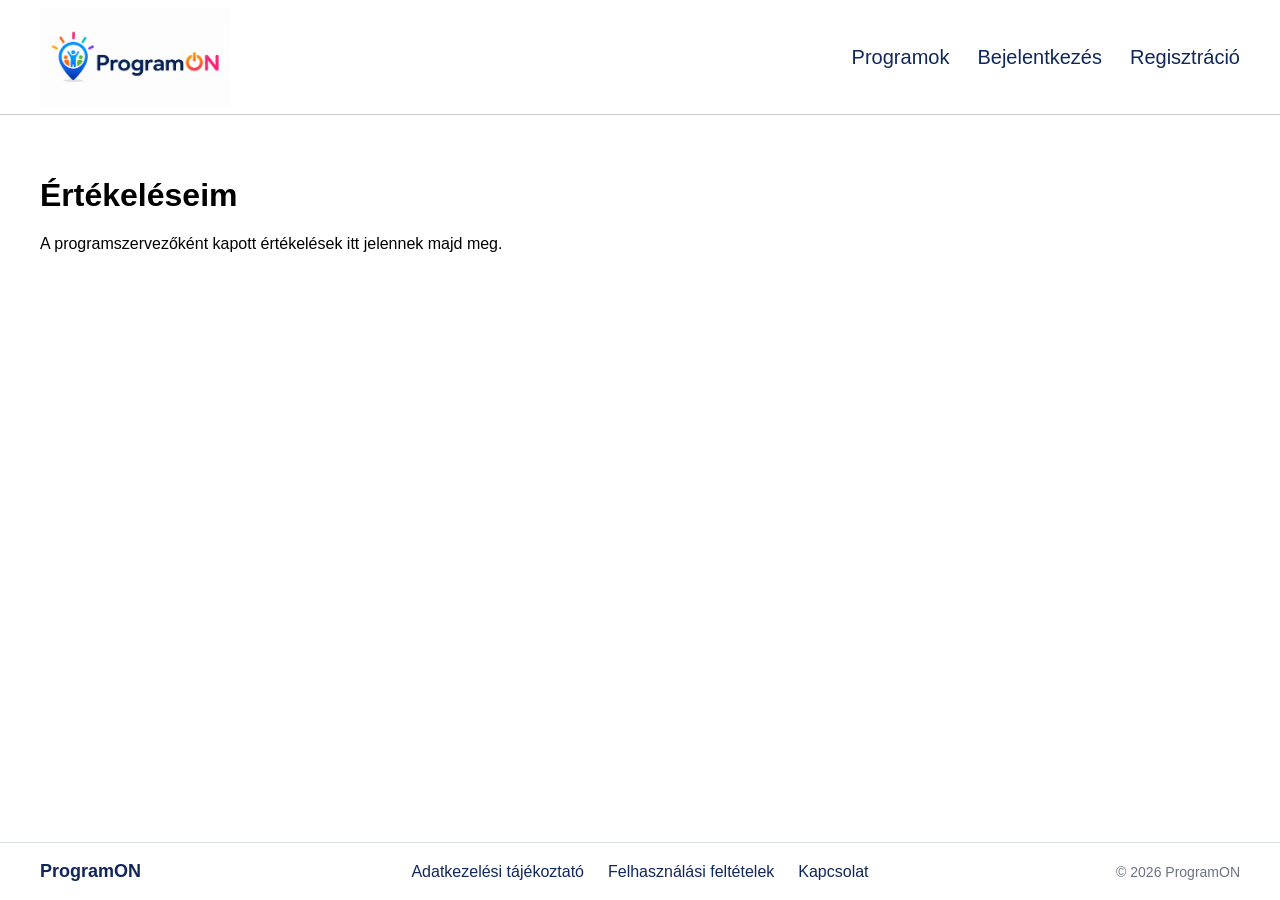
==== frontend/ertekeleseim.html @ 77d6428f "Projekt struktúra rendezése és frontend hozzáadása" ====
<!DOCTYPE html>
<html lang="hu">
<head>
    <meta charset="UTF-8">
    <title>Értékeléseim | ProgramON</title>
    <link rel="stylesheet" href="css/style.css">
</head>

<body>

<header class="main-header">

    <div class="logo">
        <a href="index.html" class="logo-link">
            <img src="images/ProgramON_logo.png"
                 alt="ProgramON főoldal"
                 class="logo-img">
        </a>
    </div>

    <nav class="main-nav" id="mainNav">
        <!-- A menüpontokat a main.js tölti be -->
    </nav>

</header>

<main>
    <h1>Értékeléseim</h1>

    <p>A programszervezőként kapott értékelések itt jelennek majd meg.</p>
</main>

<div id="mainFooter"></div>

<script src="js/main.js"></script>

</body>
</html>
---- frontend/css/style.css ----
* {
    box-sizing: border-box;
}

html,
body {
    min-height: 100%;
}

body {
    margin: 0;
    min-height: 100vh;
    font-family: Arial, sans-serif;

    display: flex;
    flex-direction: column;
}

main {
    flex: 1;
    padding: 40px;
}

#mainFooter {
    margin-top: auto;
}

.main-header {
    display: flex;
    align-items: center;
    justify-content: space-between;
    padding: 8px 40px;
    border-bottom: 1px solid #cccccc;
}

.logo-link {
    display: flex;
    align-items: center;
    text-decoration: none;
}

.logo-img {
    display: block;
    width: 190px;
    height: auto;
}

.main-nav {
    display: flex;
    align-items: center;
    gap: 28px;
    font-size: 20px;
}

.main-nav a {
    color: #10275b;
    text-decoration: none;
    font-weight: 400;
}

.main-nav a:hover {
    color: #ff2b78;
}

.nav-active {
    color: #10275b;
    font-weight: 700;
}

.user-menu {
    position: relative;
}

.user-menu-button {
    border: none;
    background: none;
    color: #10275b;
    font: inherit;
    cursor: pointer;
    padding: 0;
}

.user-dropdown {
    display: none;
    position: absolute;
    right: 0;
    top: 100%;
    min-width: 180px;
    background: white;
    border: 1px solid #dddddd;
    border-radius: 6px;
    padding: 8px 0;
    z-index: 100;
    box-shadow: 0 4px 12px rgba(0, 0, 0, 0.12);
}

.user-dropdown a {
    display: block;
    padding: 10px 16px;
    white-space: nowrap;
}

.user-menu:hover .user-dropdown {
    display: block;
}

.user-menu-button.nav-active {
    font-weight: 700;
}

.user-dropdown .dropdown-active {
    display: block;
    padding: 10px 16px;
    color: #10275b;
    font-weight: 700;
    white-space: nowrap;
}

/* ===== LÁBLÉC MODAL ===== */

.modal-overlay {
    display: none;
    position: fixed;
    inset: 0;
    background: rgba(0, 0, 0, 0.45);
    z-index: 1000;

    justify-content: center;
    align-items: center;
    padding: 20px;
}

.modal-overlay.is-open {
    display: flex;
}

.modal-box {
    position: relative;
    width: 100%;
    max-width: 650px;
    max-height: 80vh;
    overflow-y: auto;

    background: #ffffff;
    border-radius: 10px;
    padding: 32px;

    box-shadow: 0 10px 35px rgba(0, 0, 0, 0.18);
}

.modal-box h2 {
    margin-top: 0;
    padding-right: 40px;
    color: #10275b;
}

.modal-close {
    position: absolute;
    top: 12px;
    right: 16px;

    border: none;
    background: none;
    cursor: pointer;

    font-size: 30px;
    line-height: 1;
    color: #10275b;
}

.modal-close:hover {
    opacity: 0.65;
}

#modalContent {
    line-height: 1.6;
}

/* ===== LÁBLÉC ===== */

.main-footer {
    margin-top: 60px;
    padding: 18px 40px;
    border-top: 1px solid #d9dee8;

    display: grid;
    grid-template-columns: 1fr auto 1fr;
    align-items: center;
}

.footer-brand {
    justify-self: start;
    font-size: 18px;
    font-weight: 700;
    color: #10275b;
}

.footer-nav {
    justify-self: center;
    display: flex;
    align-items: center;
    gap: 24px;
}

.footer-nav button {
    border: none;
    background: none;
    padding: 0;
    font: inherit;
    color: #10275b;
    cursor: pointer;
}

.footer-nav button:hover {
    text-decoration: underline;
}

.footer-copyright {
    justify-self: end;
    margin: 0;
    font-size: 14px;
    color: #6b7280;
}
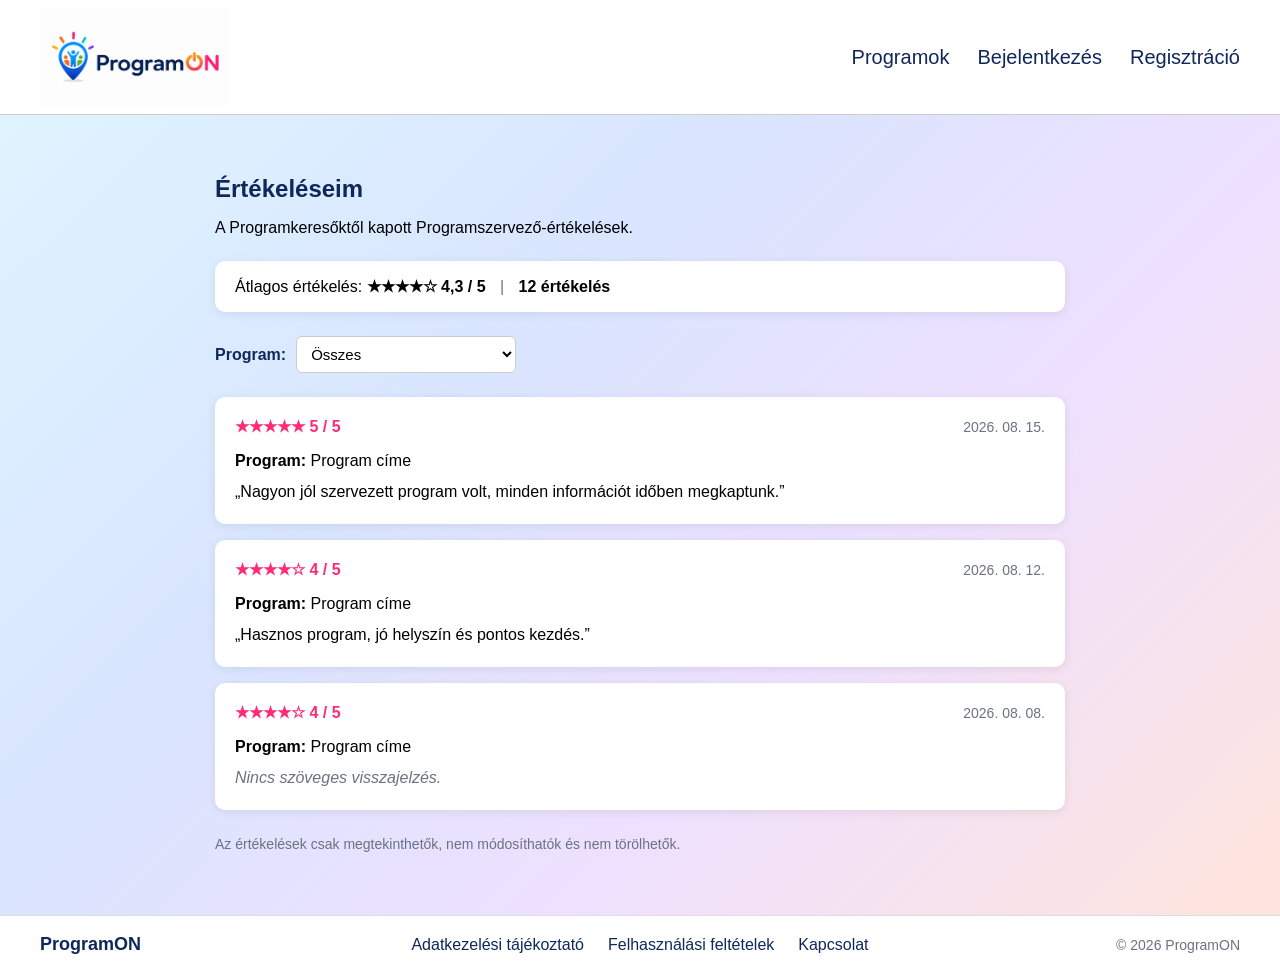
==== commit a24ed989: "Értékeléseim oldal elkészítése" ====
--- a/frontend/ertekeleseim.html
+++ b/frontend/ertekeleseim.html
@@ -25,9 +25,113 @@
 </header>
 
 <main>
+    
+    <section class="reviews-page">
+    
     <h1>Értékeléseim</h1>
 
-    <p>A programszervezőként kapott értékelések itt jelennek majd meg.</p>
+    <p class="reviews-intro">
+            A Programkeresőktől kapott Programszervező-értékelések.
+        </p>
+
+        <div class="reviews-summary">
+            Átlagos értékelés:
+            <strong>★★★★☆ 4,3 / 5</strong>
+            <span>|</span>
+            <strong>12 értékelés</strong>
+        </div>
+
+        <div class="reviews-filter">
+            <label for="programFilter">
+                Program:
+            </label>
+
+            <select id="programFilter">
+                <option value="all">Összes</option>
+                <option value="1">Program címe</option>
+                <option value="2">Másik program címe</option>
+            </select>
+        </div>
+
+        <div class="reviews-list">
+
+            <article class="review-card">
+                <div class="review-header">
+                    <strong>★★★★★ 5 / 5</strong>
+                    <span>2026. 08. 15.</span>
+                </div>
+
+                <p class="review-program">
+                    <strong>Program:</strong> Program címe
+                </p>
+
+                <p class="review-text">
+                    „Nagyon jól szervezett program volt, minden információt
+                    időben megkaptunk.”
+                </p>
+            </article>
+
+            <article class="review-card">
+                <div class="review-header">
+                    <strong>★★★★☆ 4 / 5</strong>
+                    <span>2026. 08. 12.</span>
+                </div>
+
+                <p class="review-program">
+                    <strong>Program:</strong> Program címe
+                </p>
+
+                <p class="review-text">
+                    „Hasznos program, jó helyszín és pontos kezdés.”
+                </p>
+            </article>
+
+            <article class="review-card">
+                <div class="review-header">
+                    <strong>★★★★☆ 4 / 5</strong>
+                    <span>2026. 08. 08.</span>
+                </div>
+
+                <p class="review-program">
+                    <strong>Program:</strong> Program címe
+                </p>
+
+                <p class="review-text no-review-text">
+                    Nincs szöveges visszajelzés.
+                </p>
+            </article>
+
+        </div>
+
+        <nav class="reviews-pagination" aria-label="Értékelések lapozása" hidden>
+            <button type="button" 
+                    class="pagination-button"
+                    id="previousPageButton">
+                ← Előző
+            </button>
+
+            <span class="pagination-info" 
+                id="paginationInfo">
+                1 / 1 oldal
+            </span>
+
+            <button type="button"
+                    class="pagination-button"
+                    id="nextPageButton">
+                Következő →
+            </button>
+            
+        </nav>
+
+        <div class="reviews-empty" id="reviewsEmpty" hidden>
+            <p>Még nem érkezett értékelés.</p>
+        </div>
+
+        <p class="reviews-note">
+            Az értékelések csak megtekinthetők, nem módosíthatók és nem törölhetők.
+        </p>
+
+    </section>
 </main>
 
 <div id="mainFooter"></div>
--- a/frontend/css/style.css
+++ b/frontend/css/style.css
@@ -19,10 +19,19 @@
 main {
     flex: 1;
     padding: 40px;
+
+    background: linear-gradient(
+        135deg,
+        #dff4ff 0%,
+        #d9e5ff 35%,
+        #eee0ff 65%,
+        #ffe5dc 100%
+    );
 }
 
 #mainFooter {
     margin-top: auto;
+    background-color: white;
 }
 
 .main-header {
@@ -31,6 +40,12 @@
     justify-content: space-between;
     padding: 8px 40px;
     border-bottom: 1px solid #cccccc;
+    background-color: white;
+
+    position: sticky;
+    top: 0;
+    z-index: 100;
+
 }
 
 .logo-link {
@@ -179,7 +194,7 @@
 /* ===== LÁBLÉC ===== */
 
 .main-footer {
-    margin-top: 60px;
+    margin-top: 0;
     padding: 18px 40px;
     border-top: 1px solid #d9dee8;
 
@@ -220,4 +235,377 @@
     margin: 0;
     font-size: 14px;
     color: #6b7280;
+}
+
+/* ===== REGISZTRÁCIÓ ===== */
+
+.registration-card {
+    width: 100%;
+    max-width: 500px;
+    margin: 20px auto;
+    padding: 32px;
+
+    background-color: white;
+    border-radius: 12px;
+    box-shadow: 0 4px 16px rgba(0, 0, 0, 0.12);
+}
+
+.registration-card h1 {
+    margin-top: 0;
+    margin-bottom: 24px;
+    color: #10275b;
+}
+
+.form-group {
+    margin-bottom: 12px;
+}
+
+.form-group label {
+    display: block;
+    margin-bottom: 6px;
+    color: #10275b;
+    font-weight: 600;
+}
+
+.form-group input,
+.form-group select {
+    width: 100%;
+    padding: 10px 12px;
+    border: 1px solid #cccccc;
+    border-radius: 6px;
+    font-size: 16px;
+    font-family: inherit;
+}
+
+/* Adatkezelési nyilatkozat */
+
+.terms-row {
+    display: flex;
+    align-items: center;
+    gap: 8px;
+    margin-bottom: 20px;
+}
+
+.terms-row input {
+    width: auto;
+    margin: 0;
+}
+
+.terms-row label {
+    margin: 0;
+    font-weight: 400;
+}
+
+
+/* Regisztráció gomb */
+
+.registration-button {
+    width: 100%;
+    padding: 12px;
+
+    border: none;
+    border-radius: 6px;
+
+    background-color: #10275b;
+    color: white;
+
+    font-size: 16px;
+    font-weight: 600;
+    cursor: pointer;
+}
+
+.registration-button:disabled {
+    background-color: #aab3c5;
+    cursor: not-allowed;
+}
+
+.registration-button:not(:disabled):hover {
+    background-color: #1b3d7a;
+}
+
+.form-error {
+    margin: 6px 0 0;
+    color: #c62828;
+    font-size: 14px;
+}
+
+.privacy-link {
+    background: none;
+    border: none;
+    padding: 0;
+    font: inherit;
+    color: #0b2d6b;
+    text-decoration: underline;
+    cursor: pointer;
+}
+
+/* ===== PROGRAMSZERVEZŐ ÉRTÉKELÉSE ===== */
+
+.rating-card {
+    width: 100%;
+    max-width: 650px;
+    margin: 20px auto;
+    padding: 32px;
+
+    background-color: white;
+    border-radius: 12px;
+    box-shadow: 0 4px 16px rgba(0, 0, 0, 0.12);
+}
+
+.rating-card h1 {
+    margin-top: 0;
+    margin-bottom: 16px;
+    color: #10275b;
+}
+
+.rating-intro {
+    margin-bottom: 24px;
+}
+
+.rating-info {
+    margin-bottom: 24px;
+}
+
+.rating-info p {
+    margin: 6px 0;
+}
+
+.rating-field {
+    margin-bottom: 24px;
+}
+
+.rating-label {
+    display: block;
+    margin-bottom: 8px;
+
+    color: #10275b;
+    font-weight: 600;
+}
+
+.stars {
+    display: flex;
+    gap: 6px;
+    margin-bottom: 8px;
+}
+
+.star-button {
+    border: none;
+    background: none;
+    padding: 0;
+
+    color: #10275b;
+
+    font-size: 36px;
+    line-height: 1;
+
+    cursor: pointer;
+}
+
+.star-button:hover {
+    color: #ff2b78;
+}
+
+.star-button.is-selected {
+    color: #ff2b78;
+}
+
+.rating-help {
+    margin: 6px 0 0;
+
+    color: #6b7280;
+    font-size: 14px;
+}
+
+#ratingComment {
+    width: 100%;
+    min-height: 120px;
+    padding: 10px 12px;
+
+    border: 1px solid #cccccc;
+    border-radius: 6px;
+
+    font-size: 16px;
+    font-family: inherit;
+
+    resize: vertical;
+}
+
+.rating-actions {
+    display: flex;
+    justify-content: space-between;
+    gap: 16px;
+
+    margin-top: 24px;
+}
+
+.rating-button {
+    padding: 12px 20px;
+
+    border: none;
+    border-radius: 6px;
+
+    background-color: #10275b;
+    color: white;
+
+    font-size: 16px;
+    font-weight: 600;
+
+    cursor: pointer;
+}
+
+.rating-button:hover {
+    background-color: #1b3d7a;
+}
+
+.rating-button:disabled {
+    background-color: #aab3c5;
+    cursor: not-allowed;
+}
+
+.rating-note {
+    margin-top: 24px;
+
+    color: #6b7280;
+    font-size: 14px;
+    line-height: 1.5;
+}
+
+/* ===== SAJÁT ÉRTÉKELÉSEIM ===== */
+
+.reviews-page {
+    width: 100%;
+    max-width: 850px;
+    margin: 20px auto;
+}
+
+.reviews-page h1 {
+    margin-bottom: 8px;
+    color: #10275b;
+}
+
+.reviews-intro {
+    margin-bottom: 24px;
+}
+
+.reviews-summary {
+    margin-bottom: 24px;
+    padding: 16px 20px;
+    background-color: white;
+    border-radius: 10px;
+    box-shadow: 0 2px 10px rgba(0, 0, 0, 0.08);
+}
+
+.reviews-summary span {
+    margin: 0 10px;
+    color: #6b7280;
+}
+
+.reviews-filter {
+    display: flex;
+    align-items: center;
+    gap: 10px;
+    margin-bottom: 24px;
+}
+
+.reviews-filter label {
+    font-weight: 600;
+    color: #10275b;
+}
+
+.reviews-filter select {
+    min-width: 220px;
+    padding: 8px 10px;
+    border: 1px solid #cccccc;
+    border-radius: 6px;
+    background-color: white;
+    font-size: 15px;
+}
+
+.reviews-list {
+    display: flex;
+    flex-direction: column;
+    gap: 16px;
+}
+
+.review-card {
+    padding: 20px;
+    background-color: white;
+    border-radius: 10px;
+    box-shadow: 0 2px 10px rgba(0, 0, 0, 0.08);
+}
+
+.review-header {
+    display: flex;
+    justify-content: space-between;
+    align-items: center;
+    margin-bottom: 12px;
+}
+
+.review-header strong {
+    color: #ff2b78;
+}
+
+.review-header span {
+    color: #6b7280;
+    font-size: 14px;
+}
+
+.review-program {
+    margin-bottom: 10px;
+}
+
+.review-text {
+    margin: 0;
+    line-height: 1.5;
+}
+
+.no-review-text {
+    color: #6b7280;
+    font-style: italic;
+}
+
+.reviews-note {
+    margin-top: 24px;
+    color: #6b7280;
+    font-size: 14px;
+    line-height: 1.5;
+}
+
+.reviews-empty {
+    padding: 30px 20px;
+    text-align: center;
+    background-color: white;
+    border-radius: 10px;
+    box-shadow: 0 2px 10px rgba(0, 0, 0, 0.08);
+    color: #6b7280;
+}
+
+.reviews-pagination {
+    display: flex;
+    justify-content: center;
+    align-items: center;
+    gap: 16px;
+
+    margin-top: 24px;
+}
+
+.reviews-pagination[hidden] {
+    display: none;
+}
+
+.pagination-button {
+    padding: 8px 14px;
+
+    border: none;
+    border-radius: 6px;
+
+    background-color: #10275b;
+    color: white;
+
+    cursor: pointer;
+}
+
+.pagination-info {
+    color: #10275b;
+    font-weight: 600;
 }
